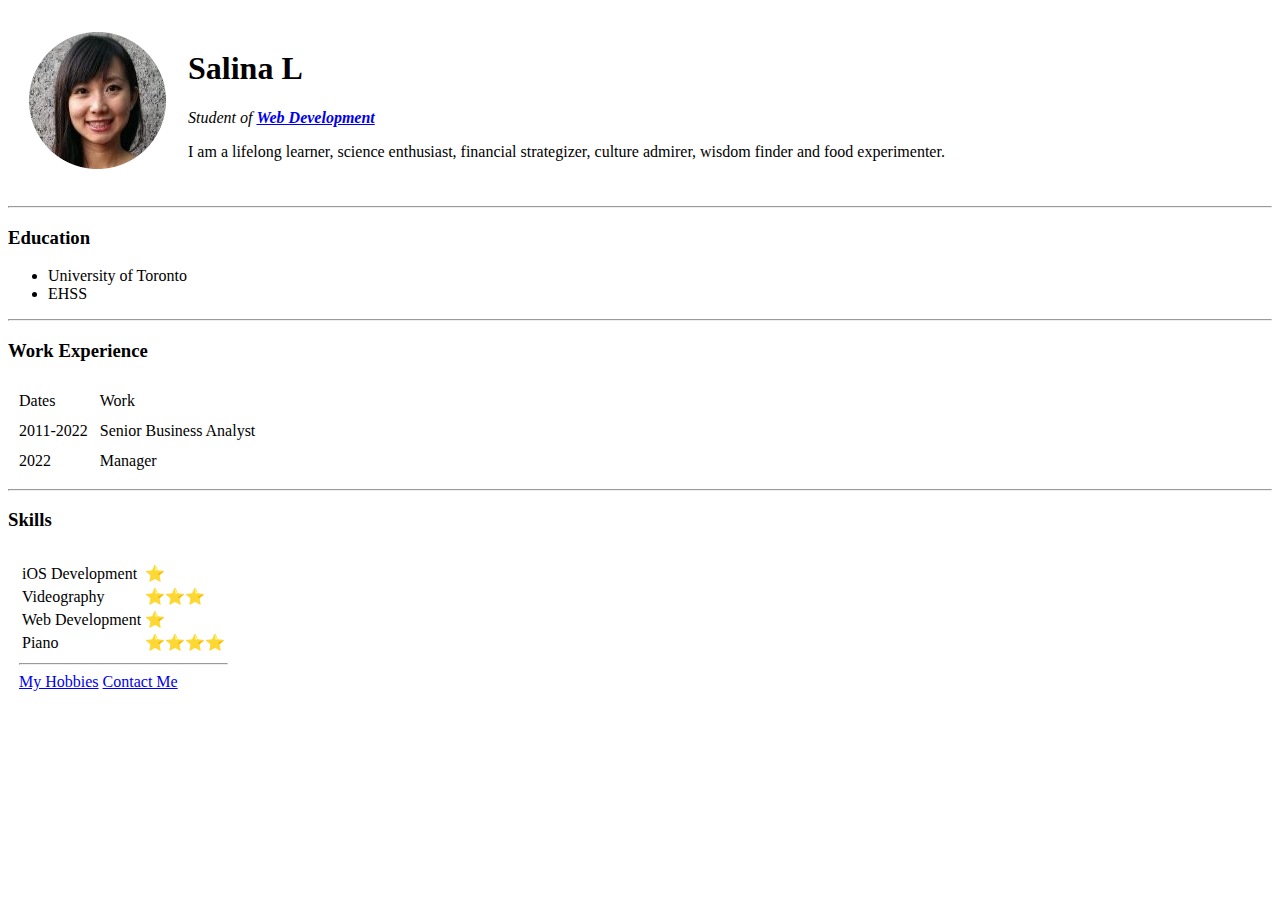
==== index.html @ 72ca62ad "edit test" ====
<!DOCTYPE html>
<html lang="en" dir="ltr">

<head>
  <meta charset="utf-8">
  <title> Salina's Personal Site</title>
</head>

<body>
  <table cellspacing="20">
    <tr>
      <td><img src="S2.18pic-modified.png" alt="Profile Shot"></td>
      <td>
        <h1>Salina L</h1>
        <p><em>Student of <strong><a href="https://www.appbrewery.co/"> Web Development </a></strong></em></p>
        <p> I am a lifelong learner, science enthusiast, financial strategizer, culture admirer, wisdom finder and food experimenter. </p>
      </td>
    </tr>
  </table>


  <hr>

  <h3>Education</h3>
  <ul>
    <li> University of Toronto </li>
    <li> EHSS </li>
  </ul>

  <hr>

  <h3>Work Experience</h3>
  <table cellspacing=10>
    <thead>
      <td> Dates </td>
      <td> Work </td>
    </thead>
    <tr>
      <td>2011-2022</td>
      <td>Senior Business Analyst </td>
    </tr>
    <tr>
      <td>2022</td>
      <td>Manager</td>
    </tr>
  </table>

<hr>

  <h3>Skills</h3>
  <table cellspacing ="10">
    <tr>
      <td>
        <table>
          <tr>
            <td>iOS Development</td>
            <td>⭐</td>
          </tr>
          <tr>
            <td>Videography</td>
            <td>⭐⭐⭐</td>
          </tr>
          <tr>
            <td>Web Development</td>
            <td>⭐</td>
          </tr>
          <tr>
            <td>Piano</td>
            <td>⭐⭐⭐⭐</td>
          </tr>
        </table>

  <hr/>

  <a href="hobbies.html">My Hobbies</a>
  <a href="contacts.html"> Contact Me </a>

</body>

</html>
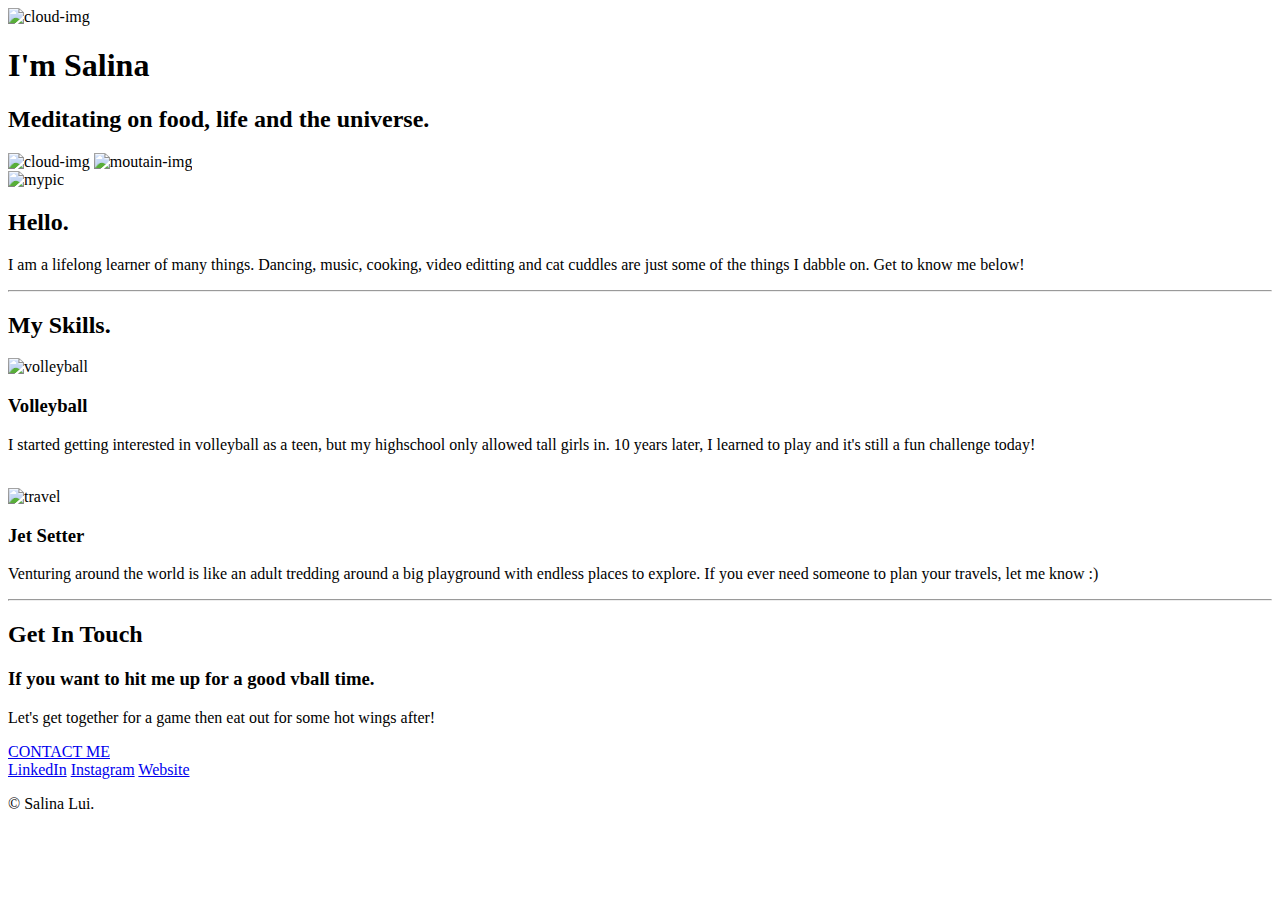
==== commit 11305b92: "Update index.html" ====
--- a/index.html
+++ b/index.html
@@ -3,77 +3,68 @@
 
 <head>
   <meta charset="utf-8">
-  <title> Salina's Personal Site</title>
+  <title>Salina L</title>
+  <link rel="stylesheet" href="css/styles.css">
+  <link rel="icon" href="favicon.ico">
+  <link rel="preconnect" href="https://fonts.googleapis.com">
+  <link rel="preconnect" href="https://fonts.gstatic.com" crossorigin>
+  <link href="https://fonts.googleapis.com/css2?family=Merriweather&family=Montserrat&family=Sacramento&display=swap" rel="stylesheet">
 </head>
 
+
 <body>
-  <table cellspacing="20">
-    <tr>
-      <td><img src="S2.18pic-modified.png" alt="Profile Shot"></td>
-      <td>
-        <h1>Salina L</h1>
-        <p><em>Student of <strong><a href="https://www.appbrewery.co/"> Web Development </a></strong></em></p>
-        <p> I am a lifelong learner, science enthusiast, financial strategizer, culture admirer, wisdom finder and food experimenter. </p>
-      </td>
-    </tr>
-  </table>
+  <div class="top-container">
+    <img class="top-cloud" src="images/cloud.png" alt="cloud-img">
+
+    <h1>I'm Salina</h1>
+    <h2> Meditating on food, life and <span class="universe"> the universe. </span></h2>
+
+    <img class="bottom-cloud" src="images/cloud.png" alt="cloud-img">
+    <img src="images/mountain.png" alt="moutain-img">
+  </div>
 
 
-  <hr>
+  <div class="middle-container">
+    <div class="profile">
+      <img src="images/salina.png" alt="mypic">
+      <h2>Hello.</h2>
+      <p class="intro">I am a lifelong learner of many things. Dancing, music, cooking, video editting and cat cuddles are just some of the things I dabble on. Get to know me below! </p>
+    </div>
+    <hr>
+    <div class="skills">
+      <h2>My Skills.</h2>
+      <div class="skill-row">
+        <img class="vball-img" src="images/volleyball.png" alt="volleyball">
 
-  <h3>Education</h3>
-  <ul>
-    <li> University of Toronto </li>
-    <li> EHSS </li>
-  </ul>
+        <h3>Volleyball</h3>
+        <p>I started getting interested in volleyball as a teen, but my highschool only allowed tall girls in. 10 years later, I learned to play and it's still a fun challenge today!</p>
 
-  <hr>
+      </div>
+      <br>
 
-  <h3>Work Experience</h3>
-  <table cellspacing=10>
-    <thead>
-      <td> Dates </td>
-      <td> Work </td>
-    </thead>
-    <tr>
-      <td>2011-2022</td>
-      <td>Senior Business Analyst </td>
-    </tr>
-    <tr>
-      <td>2022</td>
-      <td>Manager</td>
-    </tr>
-  </table>
+      <div class="skill-row">
+        <img class="plane-img" src="images/flight.png" alt="travel">
 
-<hr>
+        <h3>Jet Setter</h3>
+        <p>Venturing around the world is like an adult tredding around a big playground with endless places to explore. If you ever need someone to plan your travels, let me know :) </p>
+      </div>
+    </div>
 
-  <h3>Skills</h3>
-  <table cellspacing ="10">
-    <tr>
-      <td>
-        <table>
-          <tr>
-            <td>iOS Development</td>
-            <td>⭐</td>
-          </tr>
-          <tr>
-            <td>Videography</td>
-            <td>⭐⭐⭐</td>
-          </tr>
-          <tr>
-            <td>Web Development</td>
-            <td>⭐</td>
-          </tr>
-          <tr>
-            <td>Piano</td>
-            <td>⭐⭐⭐⭐</td>
-          </tr>
-        </table>
+    <hr>
+    <div class="contact-me">
+      <h2>Get In Touch</h2>
+      <h3>If you want to hit me up for a good vball time.</h3>
+      <p class="contact-message">Let's get together for a game then eat out for some hot wings after!</p>
+      <a class="btn" href="mailto:salina.lad@gmail.com">CONTACT ME</a>
+    </div>
+  </div>
 
-  <hr/>
-
-  <a href="hobbies.html">My Hobbies</a>
-  <a href="contacts.html"> Contact Me </a>
+  <div class="bottom-container">
+    <a class="footer-link" href="https://www.linkedin.com/in/salinalui/">LinkedIn</a>
+    <a class="footer-link" href="https://www.instagram.com/salui/">Instagram</a>
+    <a class="footer-link" href="https://www.appbrewery.co/">Website</a>
+    <p class="copyright">© Salina Lui.</p>
+  </div>
 
 </body>
 
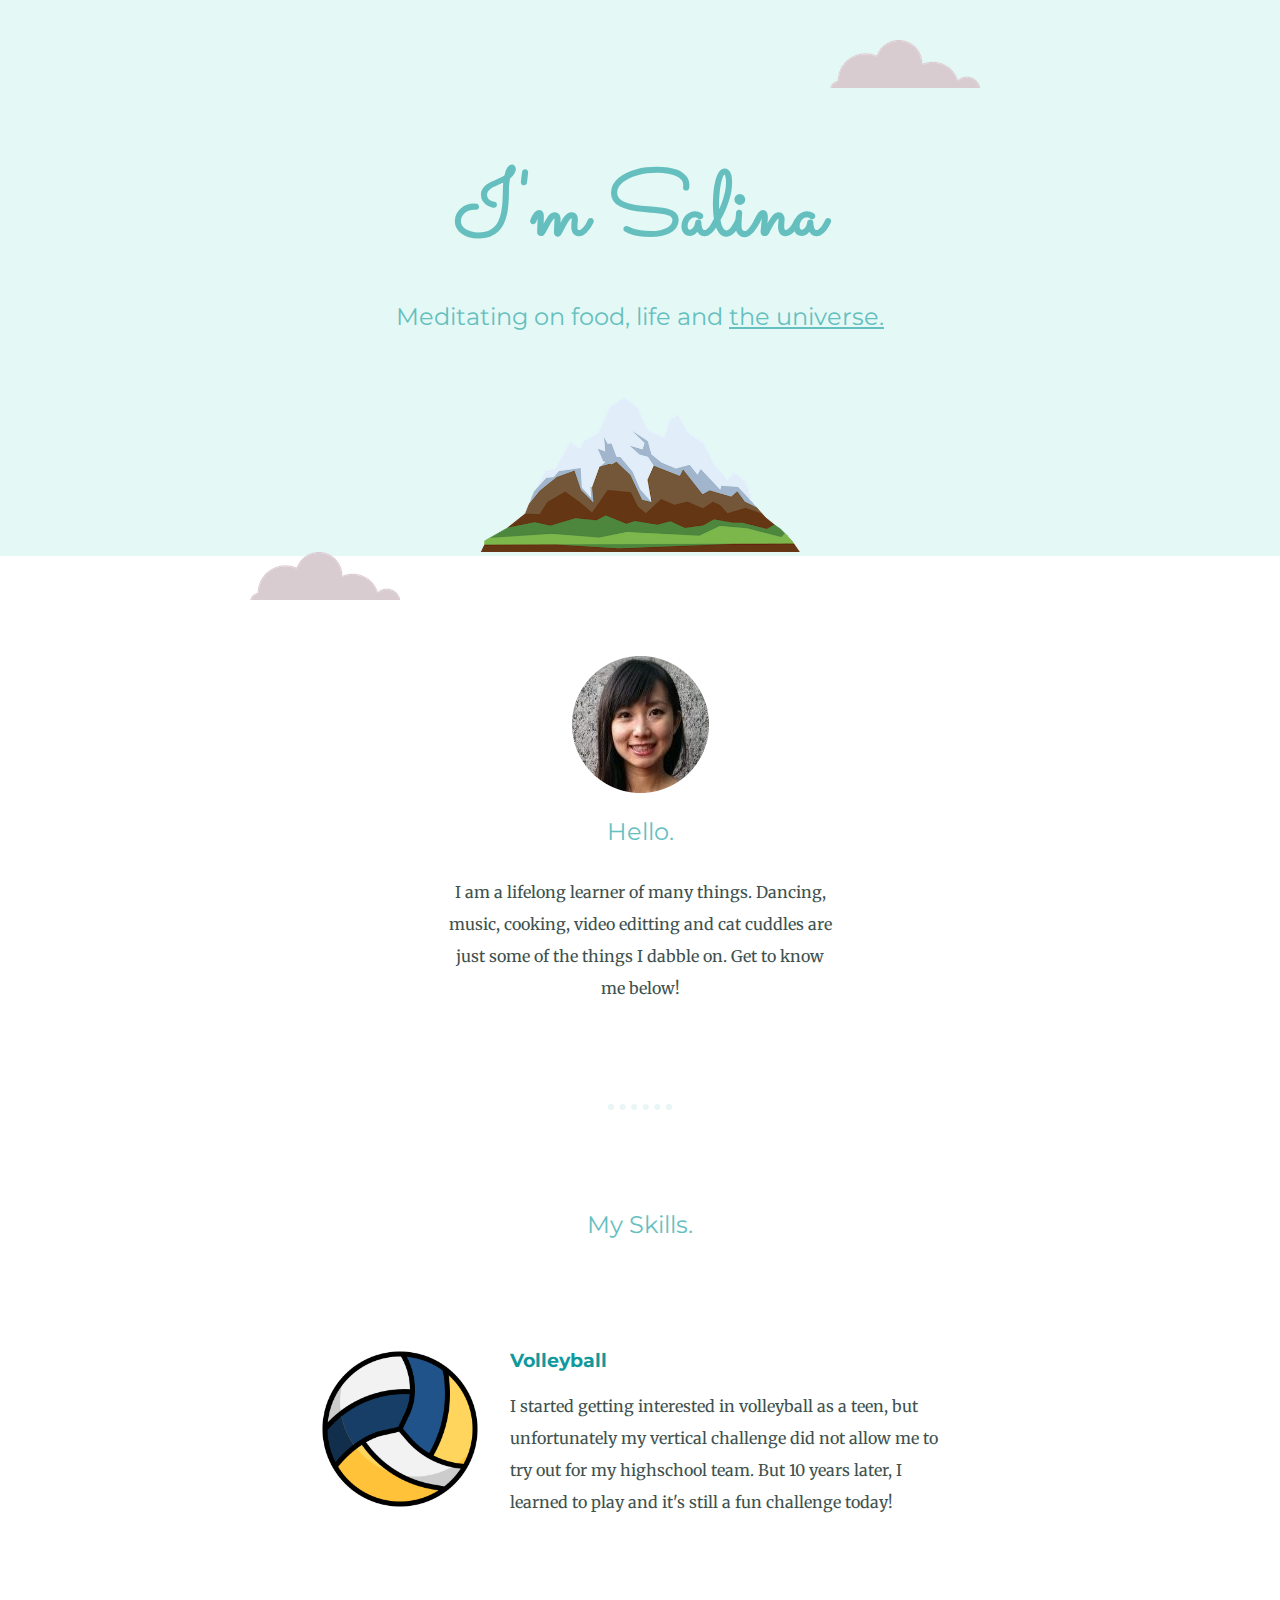
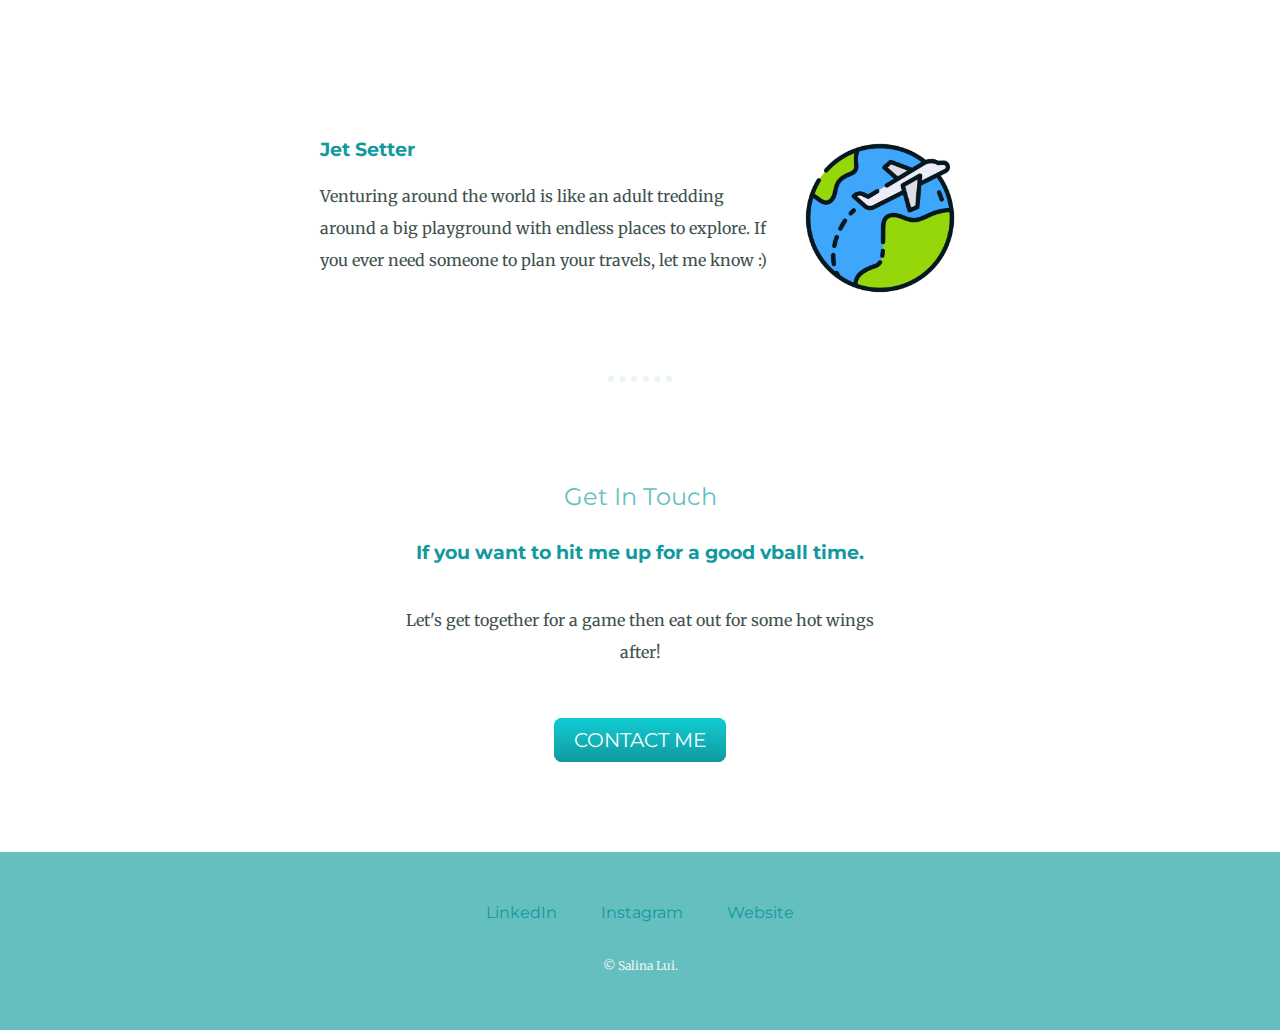
==== commit 607e3441: "Update index.html" ====
--- a/index.html
+++ b/index.html
@@ -37,7 +37,7 @@
         <img class="vball-img" src="images/volleyball.png" alt="volleyball">
 
         <h3>Volleyball</h3>
-        <p>I started getting interested in volleyball as a teen, but my highschool only allowed tall girls in. 10 years later, I learned to play and it's still a fun challenge today!</p>
+        <p>I started getting interested in volleyball as a teen, but unfortunately my vertical challenge did not allow me to try out for my highschool team. But 10 years later, I learned to play and it's still a fun challenge today!</p>
 
       </div>
       <br>
--- a/css/styles.css
+++ b/css/styles.css
@@ -0,0 +1,148 @@
+body {
+  color: #40514E;
+  margin: 0;
+  text-align: center;
+  font-family: 'Merriweather', serif;
+}
+
+h1 {
+  margin: 50px auto 0 auto;
+  font-size: 562.2%;
+  font-family: 'Sacramento', cursive;
+  color: #66BFBF;
+}
+
+h2 {
+  font-size: 2.5 rem;
+  font-weight: normal;
+  font-family: 'Montserrat', sans-serif;
+  color: #66BFBF;
+  padding-bottom: 10px;
+}
+
+h3 {
+  font-family: 'Montserrat', sans-serif;
+  color: #11999E;
+}
+
+p {
+  line-height: 2;
+}
+
+hr {
+  border: dotted #EAF6F6 6px;
+  border-bottom: none;
+  width: 4%;
+  margin: 100px auto;
+}
+
+a {
+  color: #11999E;
+  font-family: 'Montserrat', sans-serif;
+  margin: 10px 20px;
+  text-decoration: none;
+}
+
+a:hover {
+  color: #EAF6F6;
+}
+
+img {
+  max-width: 25%;
+  max-height: 25%;
+}
+
+.top-container {
+  background-color: #E4F9F5;
+  padding-top: 100px;
+}
+
+.middle-container {
+  margin: 100px 0;
+}
+
+.bottom-container {
+  padding: 50px 0 20px;
+  background-color: #66BFBF;
+}
+
+.universe {
+  text-decoration: underline;
+}
+
+.top-cloud {
+  position: absolute;
+  right: 300px;
+  top: 40px;
+}
+
+.bottom-cloud {
+  position: absolute;
+  left: 250px;
+  bottom: 300px;
+}
+
+.skill-row {
+  width: 50%;
+  margin: 100px auto 100px auto;
+  text-align: left;
+}
+
+.intro {
+  width: 30%;
+  margin: auto;
+}
+
+.contact-message {
+  width: 40%;
+  margin: 40px auto 60px;
+}
+
+.copyright {
+  color: #EAF6F6;
+  font-size: 0.75rem;
+  padding: 20px 0;
+}
+
+.vball-img {
+  width: 25%;
+  float: left;
+  margin-right: 30px;
+  max-width: 200px;
+  max-height: 200px;
+}
+
+.plane-img {
+  width: 25%;
+  float: right;
+  margin-left: 30px;
+  max-width: 200px;
+  max-height: 200px;
+}
+
+.btn {
+  background: #11cdd4;
+  background-image: -webkit-linear-gradient(top, #11cdd4, #11999e);
+  background-image: -moz-linear-gradient(top, #11cdd4, #11999e);
+  background-image: -ms-linear-gradient(top, #11cdd4, #11999e);
+  background-image: -o-linear-gradient(top, #11cdd4, #11999e);
+  background-image: linear-gradient(to bottom, #11cdd4, #11999e);
+  -webkit-border-radius: 8;
+  -moz-border-radius: 8;
+  border-radius: 8px;
+  font-family: 'Montserrat', sans-serif;
+  color: #ffffff;
+  font-size: 20px;
+  padding: 10px 20px 10px 20px;
+  text-decoration: none;
+}
+
+.btn:hover {
+  background: #30e3cb;
+  background-image: -webkit-linear-gradient(top, #30e3cb, #2bc4ad);
+  background-image: -moz-linear-gradient(top, #30e3cb, #2bc4ad);
+  background-image: -ms-linear-gradient(top, #30e3cb, #2bc4ad);
+  background-image: -o-linear-gradient(top, #30e3cb, #2bc4ad);
+  background-image: linear-gradient(to bottom, #30e3cb, #2bc4ad);
+  text-decoration: none;
+}
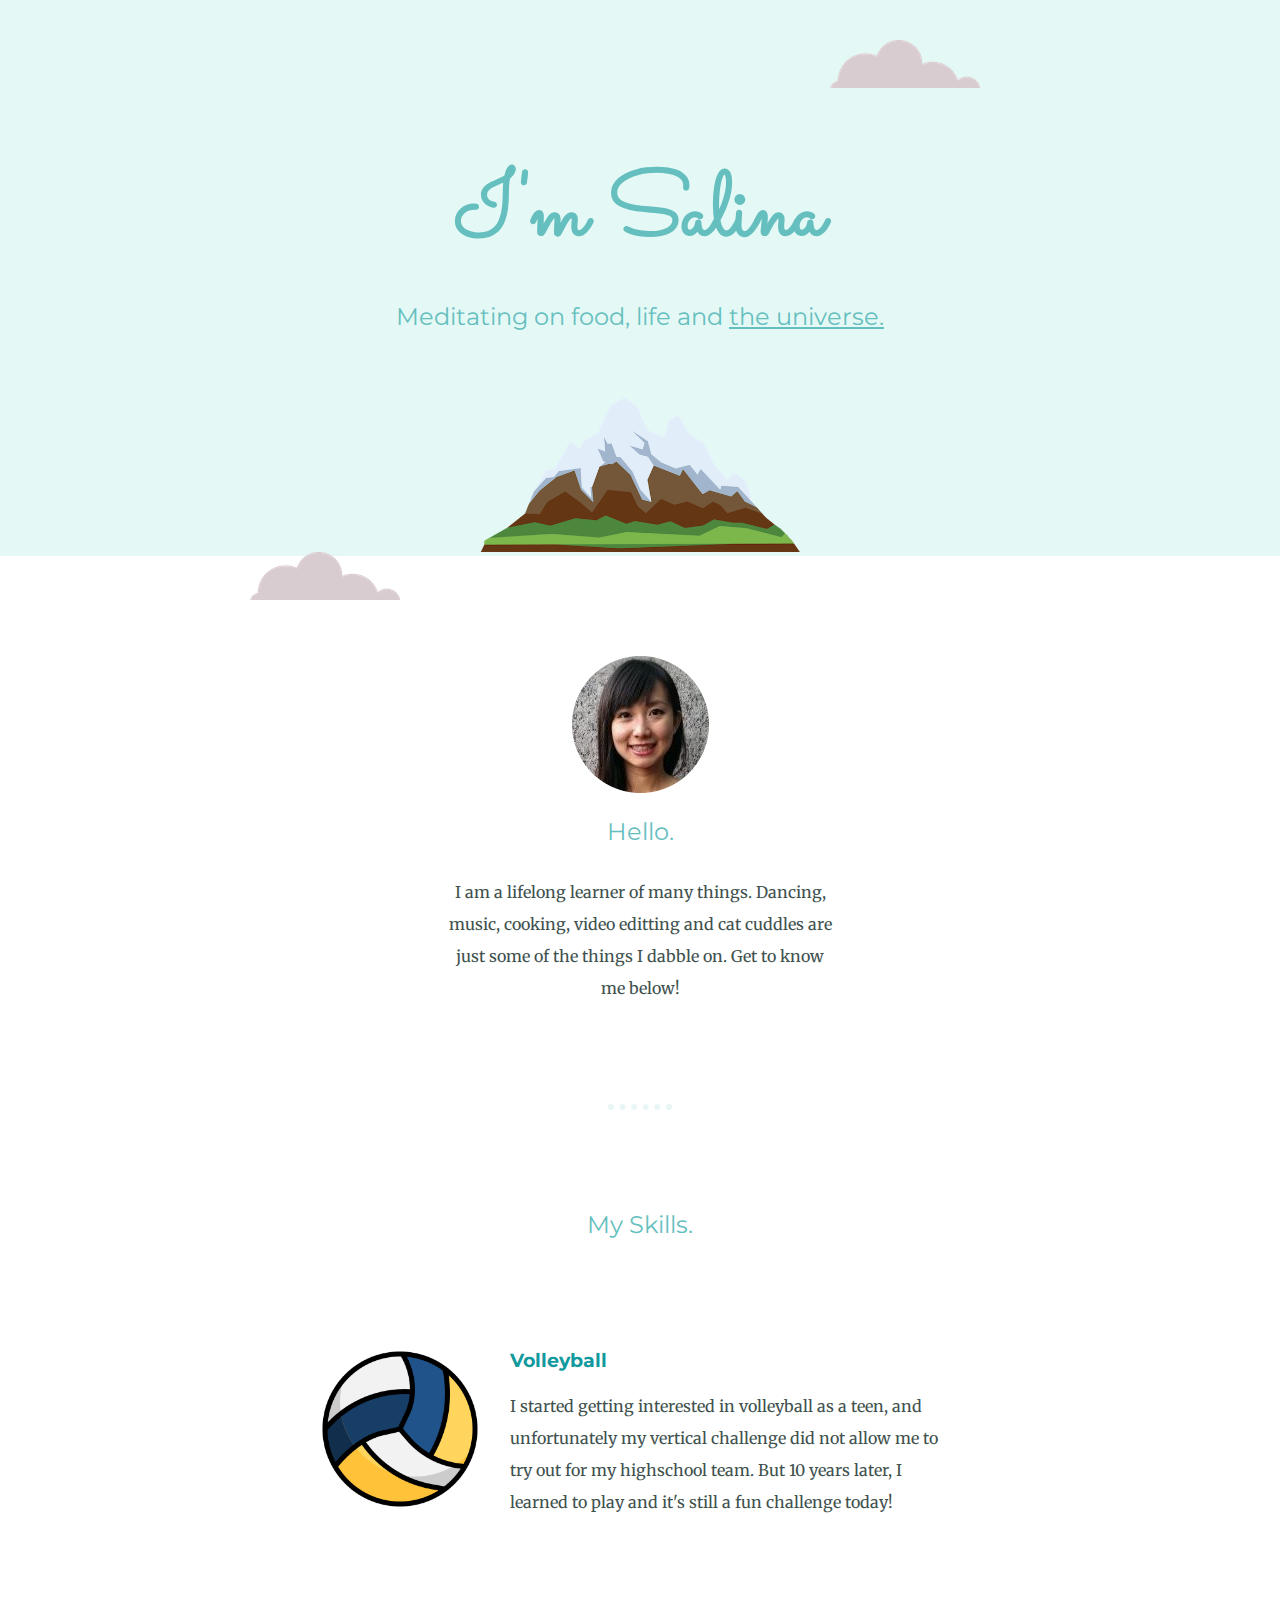
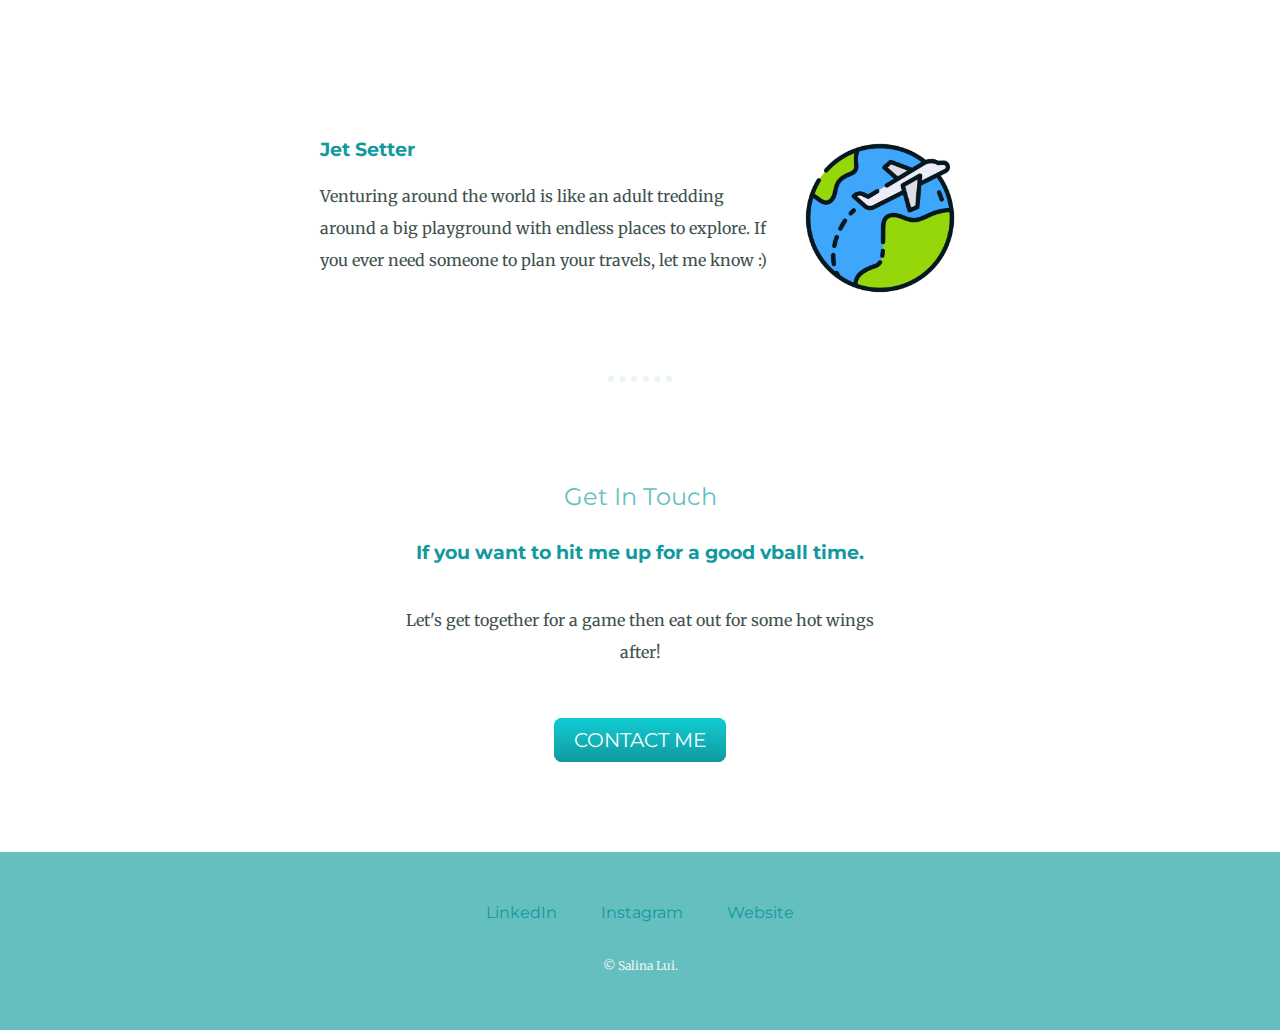
==== commit ef44c9eb: "Update index.html" ====
--- a/index.html
+++ b/index.html
@@ -37,7 +37,7 @@
         <img class="vball-img" src="images/volleyball.png" alt="volleyball">
 
         <h3>Volleyball</h3>
-        <p>I started getting interested in volleyball as a teen, but unfortunately my vertical challenge did not allow me to try out for my highschool team. But 10 years later, I learned to play and it's still a fun challenge today!</p>
+        <p>I started getting interested in volleyball as a teen, and unfortunately my vertical challenge did not allow me to try out for my highschool team. But 10 years later, I learned to play and it's still a fun challenge today!</p>
 
       </div>
       <br>
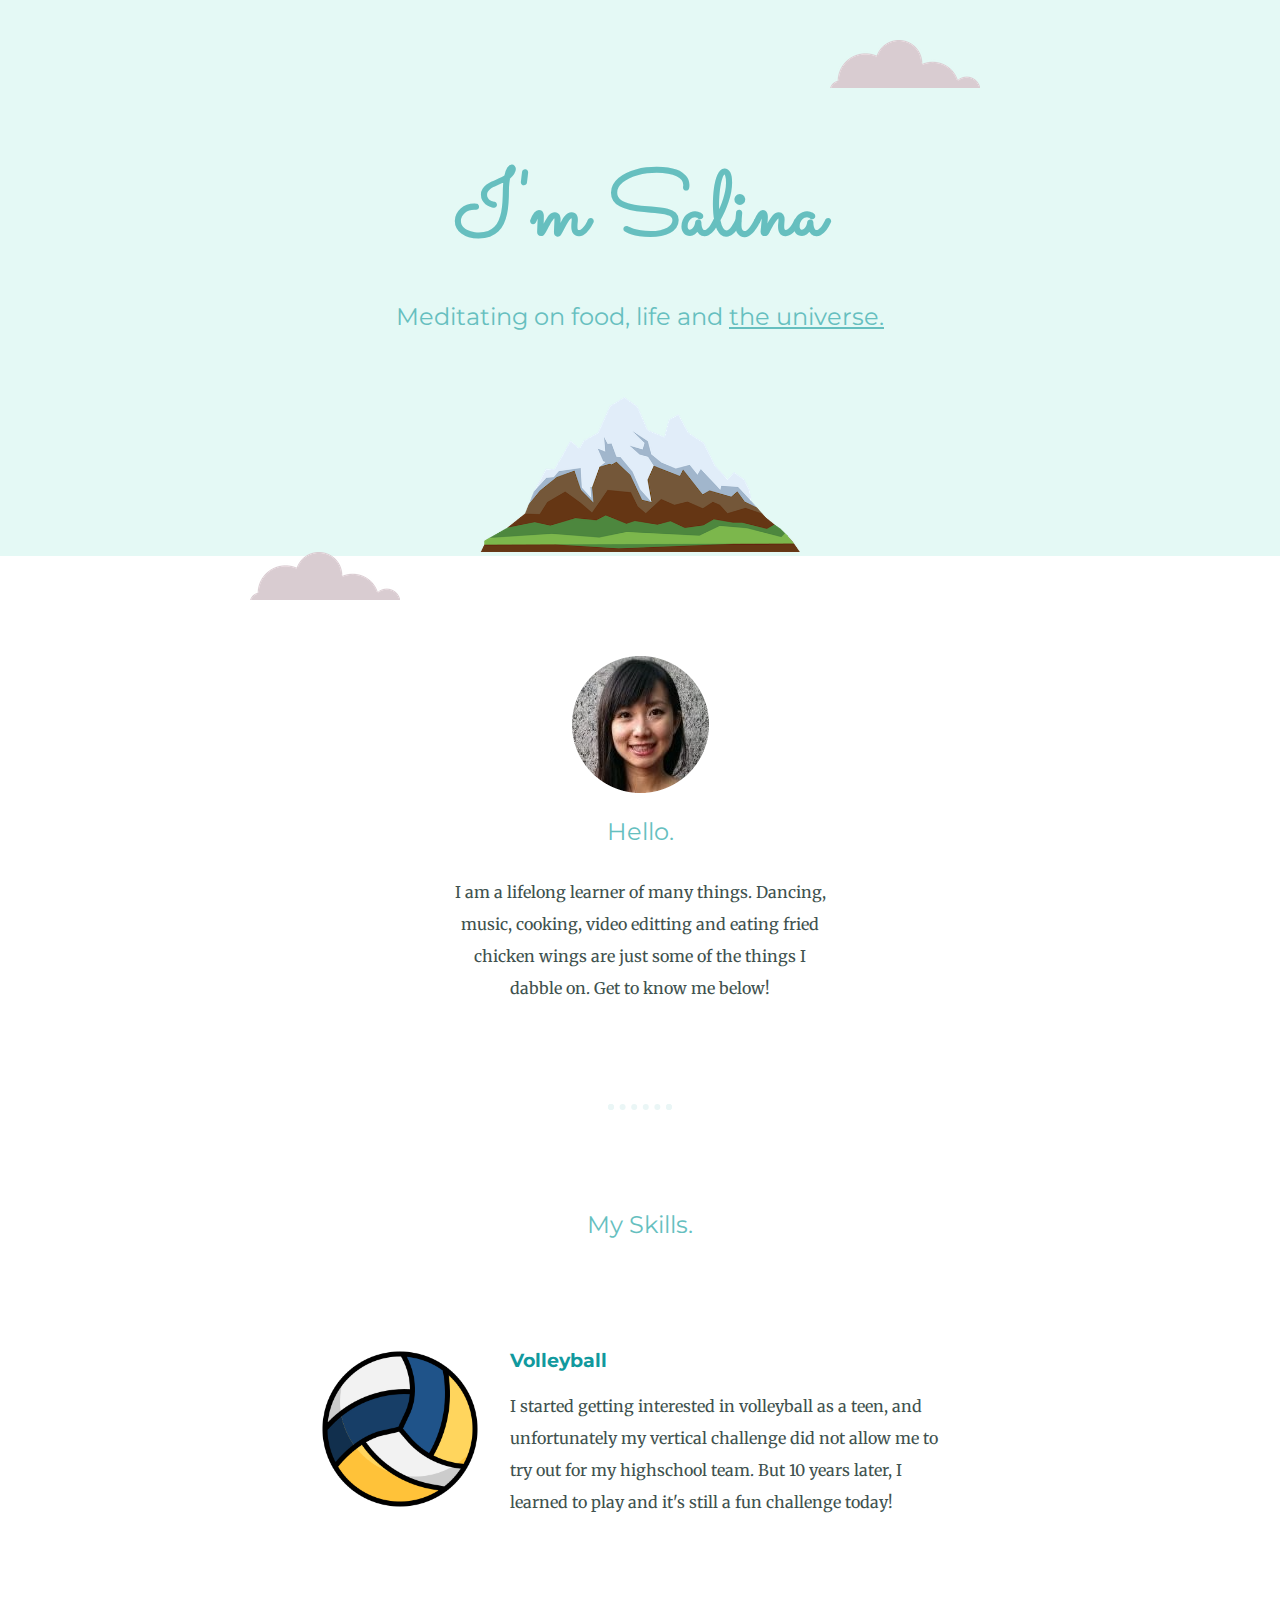
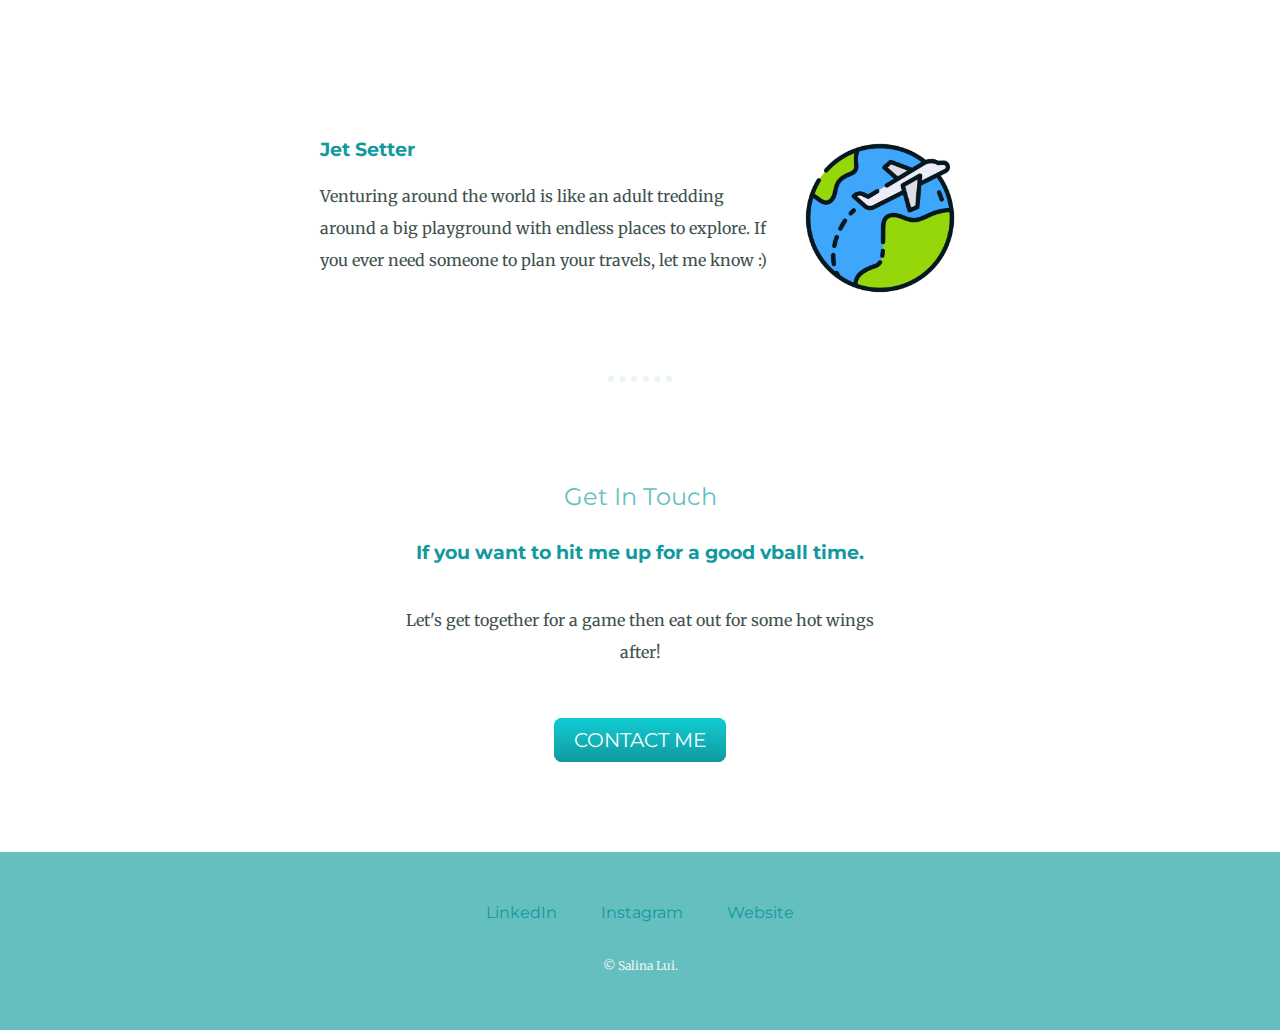
==== commit 689d86fe: "Update index.html" ====
--- a/index.html
+++ b/index.html
@@ -28,7 +28,7 @@
     <div class="profile">
       <img src="images/salina.png" alt="mypic">
       <h2>Hello.</h2>
-      <p class="intro">I am a lifelong learner of many things. Dancing, music, cooking, video editting and cat cuddles are just some of the things I dabble on. Get to know me below! </p>
+      <p class="intro">I am a lifelong learner of many things. Dancing, music, cooking, video editting and eating fried chicken wings are just some of the things I dabble on. Get to know me below! </p>
     </div>
     <hr>
     <div class="skills">
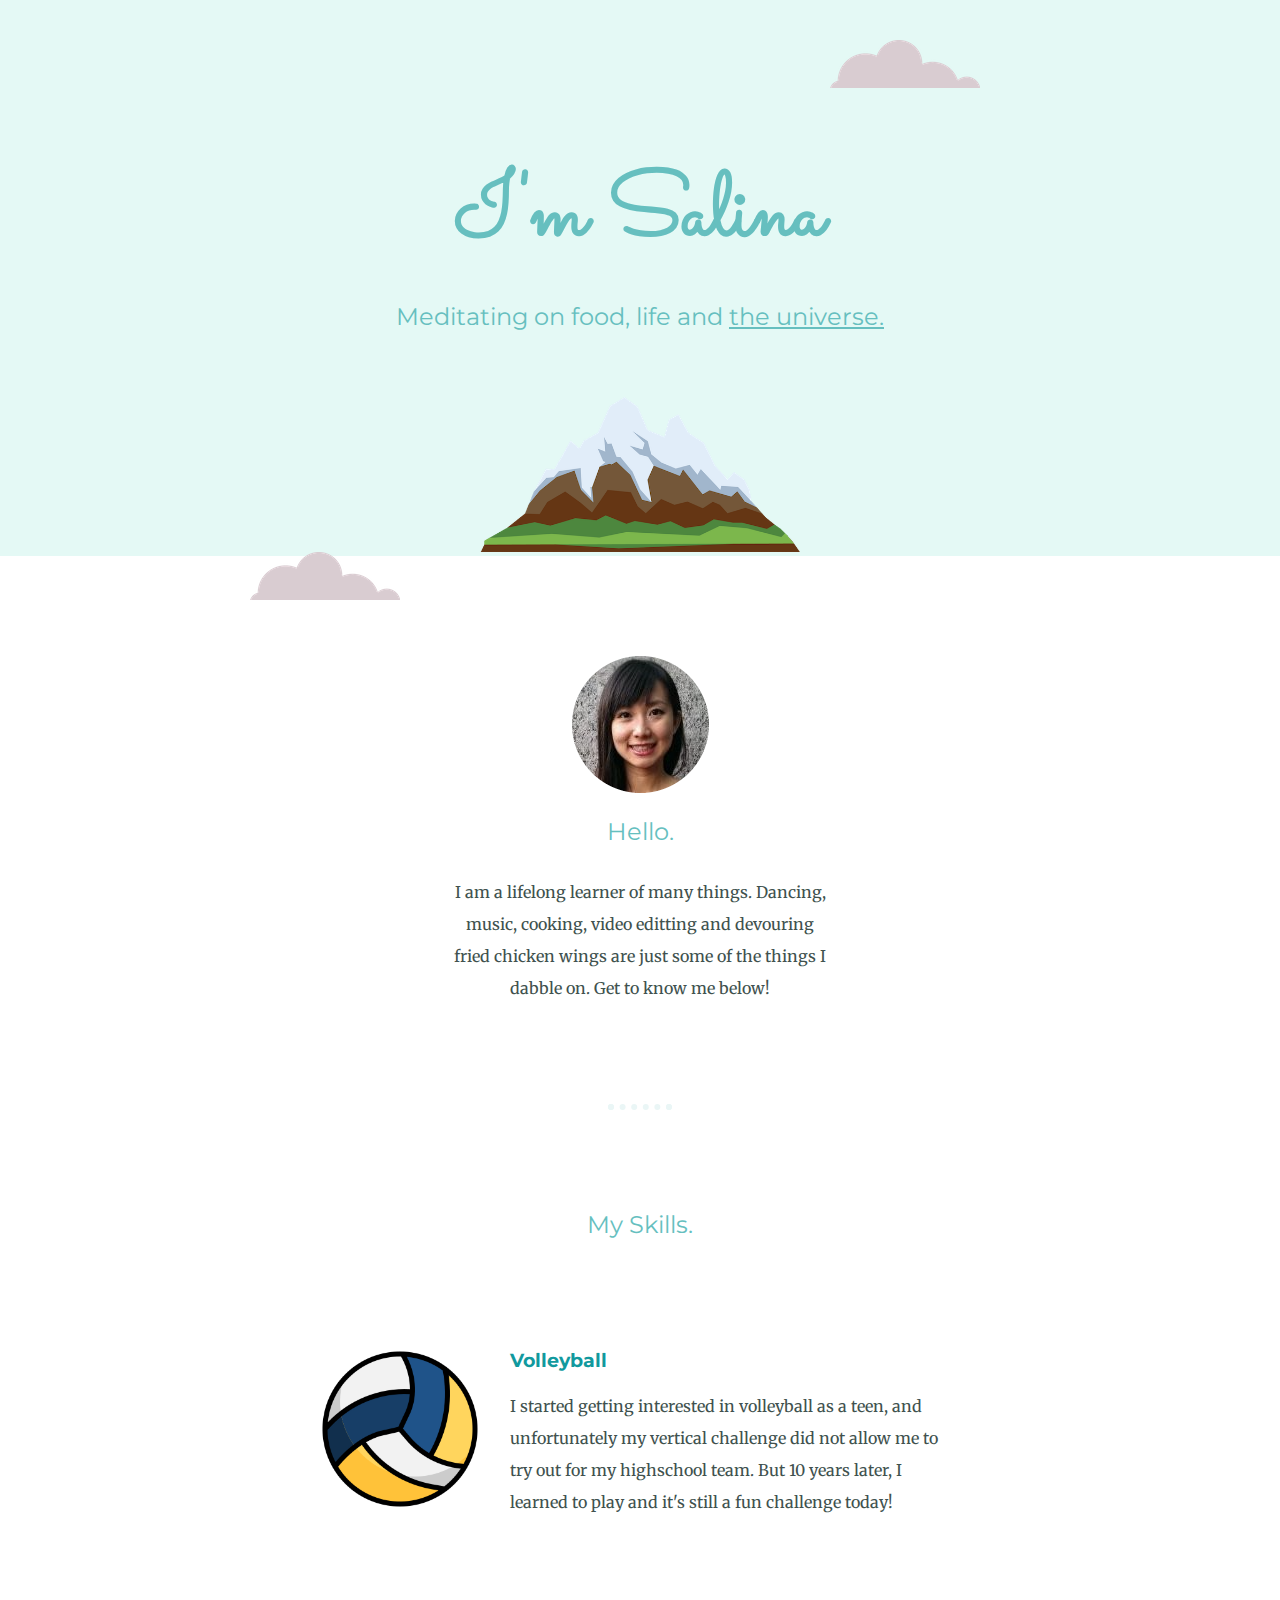
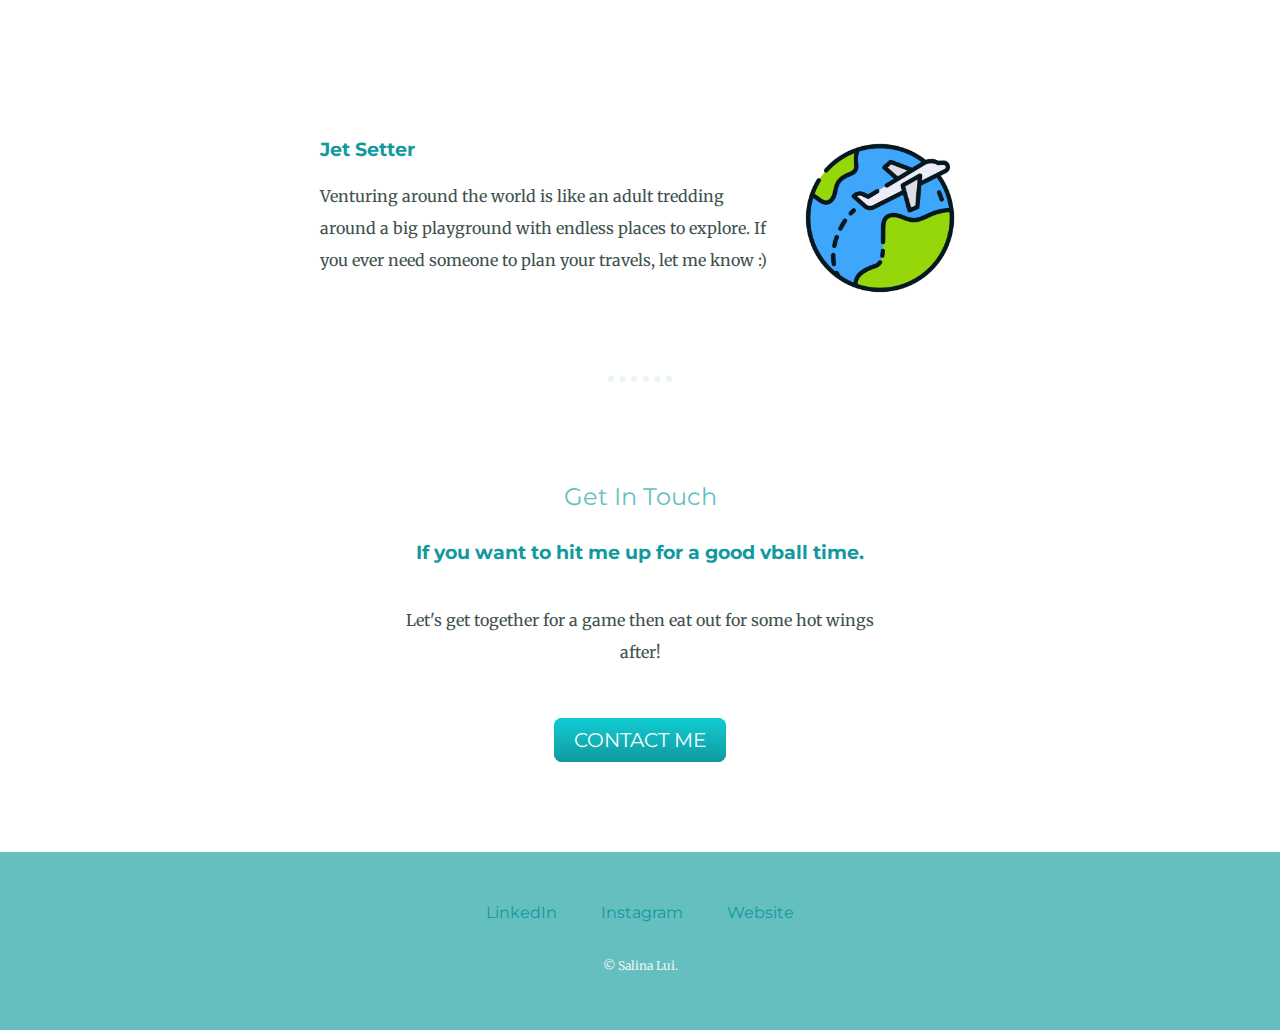
==== commit dbf2b128: "Update index.html" ====
--- a/index.html
+++ b/index.html
@@ -28,7 +28,7 @@
     <div class="profile">
       <img src="images/salina.png" alt="mypic">
       <h2>Hello.</h2>
-      <p class="intro">I am a lifelong learner of many things. Dancing, music, cooking, video editting and eating fried chicken wings are just some of the things I dabble on. Get to know me below! </p>
+      <p class="intro">I am a lifelong learner of many things. Dancing, music, cooking, video editting and devouring fried chicken wings are just some of the things I dabble on. Get to know me below! </p>
     </div>
     <hr>
     <div class="skills">
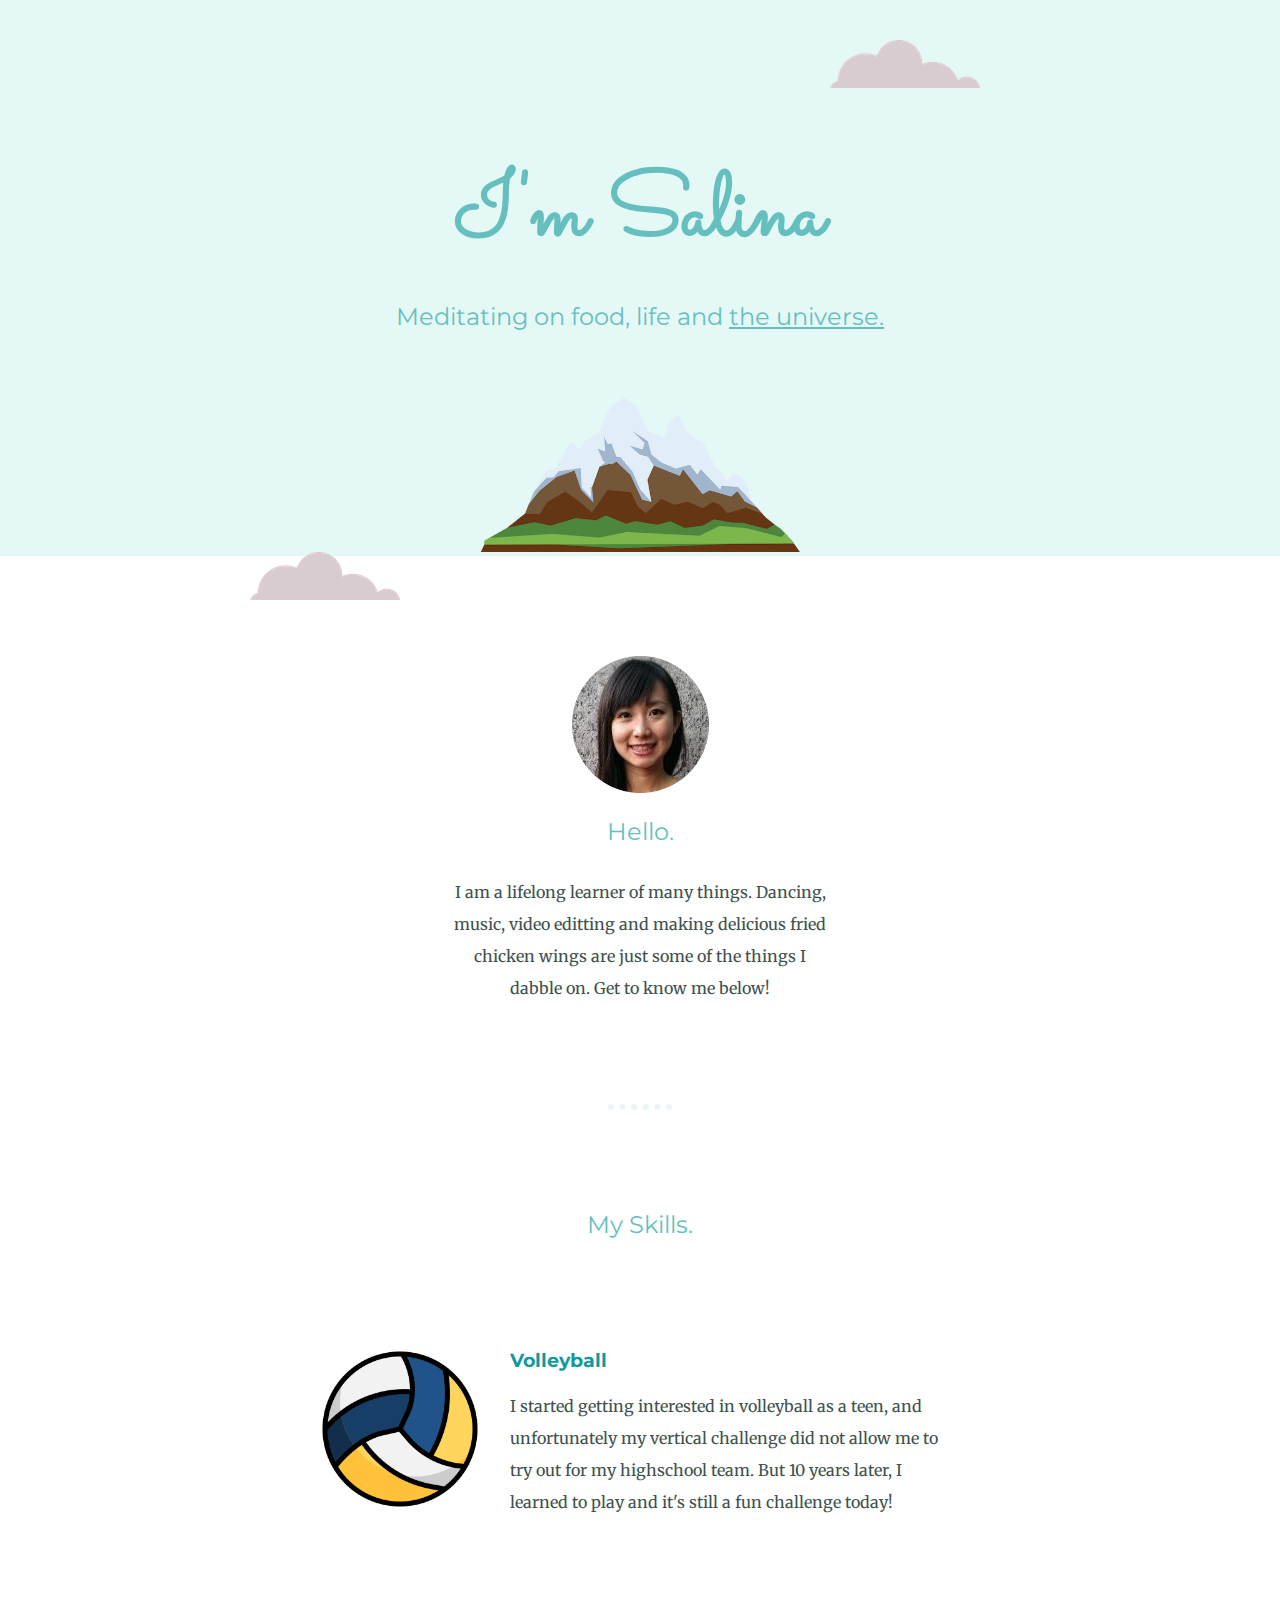
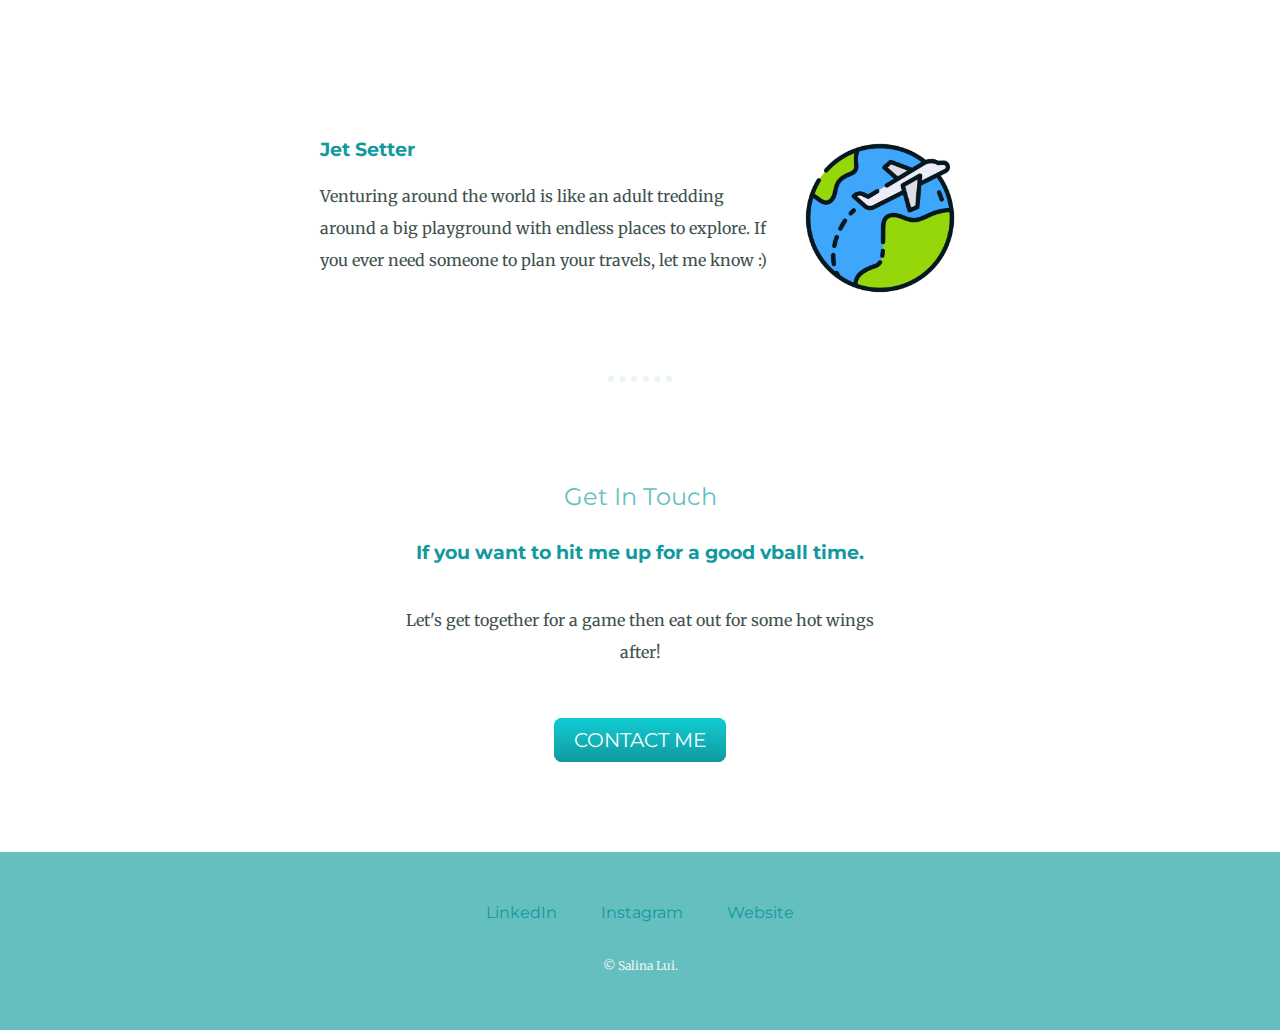
==== commit 007b1ee0: "Update index.html" ====
--- a/index.html
+++ b/index.html
@@ -28,7 +28,7 @@
     <div class="profile">
       <img src="images/salina.png" alt="mypic">
       <h2>Hello.</h2>
-      <p class="intro">I am a lifelong learner of many things. Dancing, music, cooking, video editting and devouring fried chicken wings are just some of the things I dabble on. Get to know me below! </p>
+      <p class="intro">I am a lifelong learner of many things. Dancing, music, video editting and making delicious fried chicken wings are just some of the things I dabble on. Get to know me below! </p>
     </div>
     <hr>
     <div class="skills">
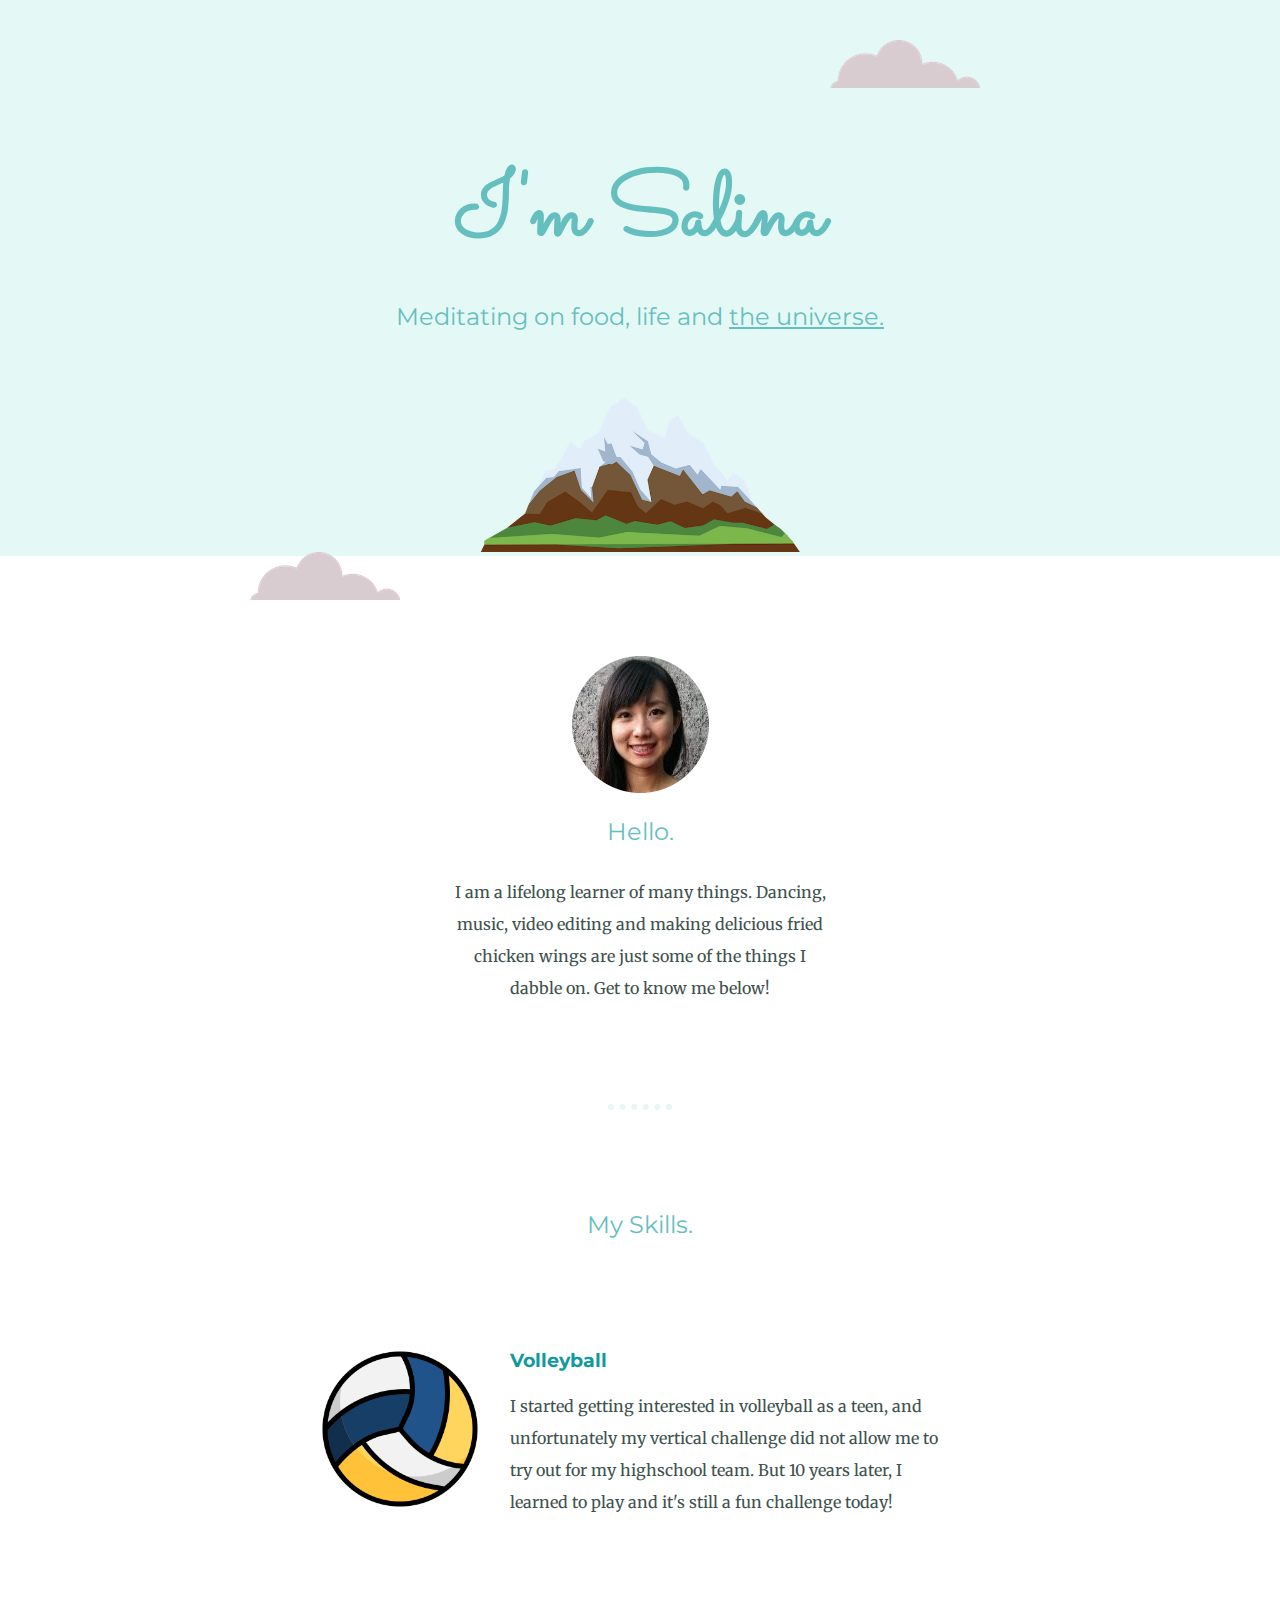
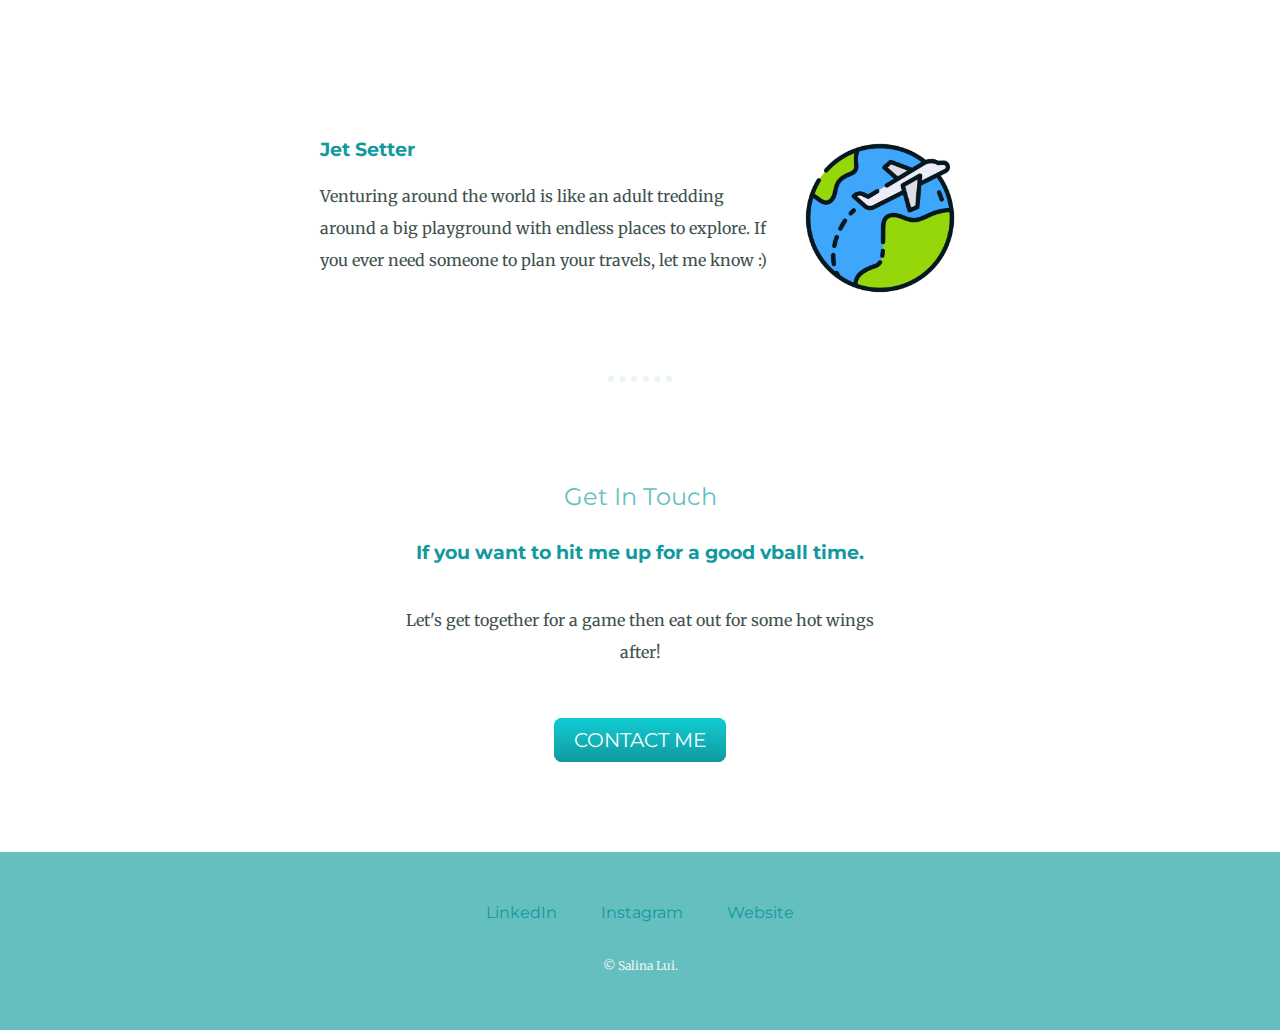
==== commit 34788bc4: "Update index.html" ====
--- a/index.html
+++ b/index.html
@@ -28,7 +28,7 @@
     <div class="profile">
       <img src="images/salina.png" alt="mypic">
       <h2>Hello.</h2>
-      <p class="intro">I am a lifelong learner of many things. Dancing, music, video editting and making delicious fried chicken wings are just some of the things I dabble on. Get to know me below! </p>
+      <p class="intro">I am a lifelong learner of many things. Dancing, music, video editing and making delicious fried chicken wings are just some of the things I dabble on. Get to know me below! </p>
     </div>
     <hr>
     <div class="skills">
